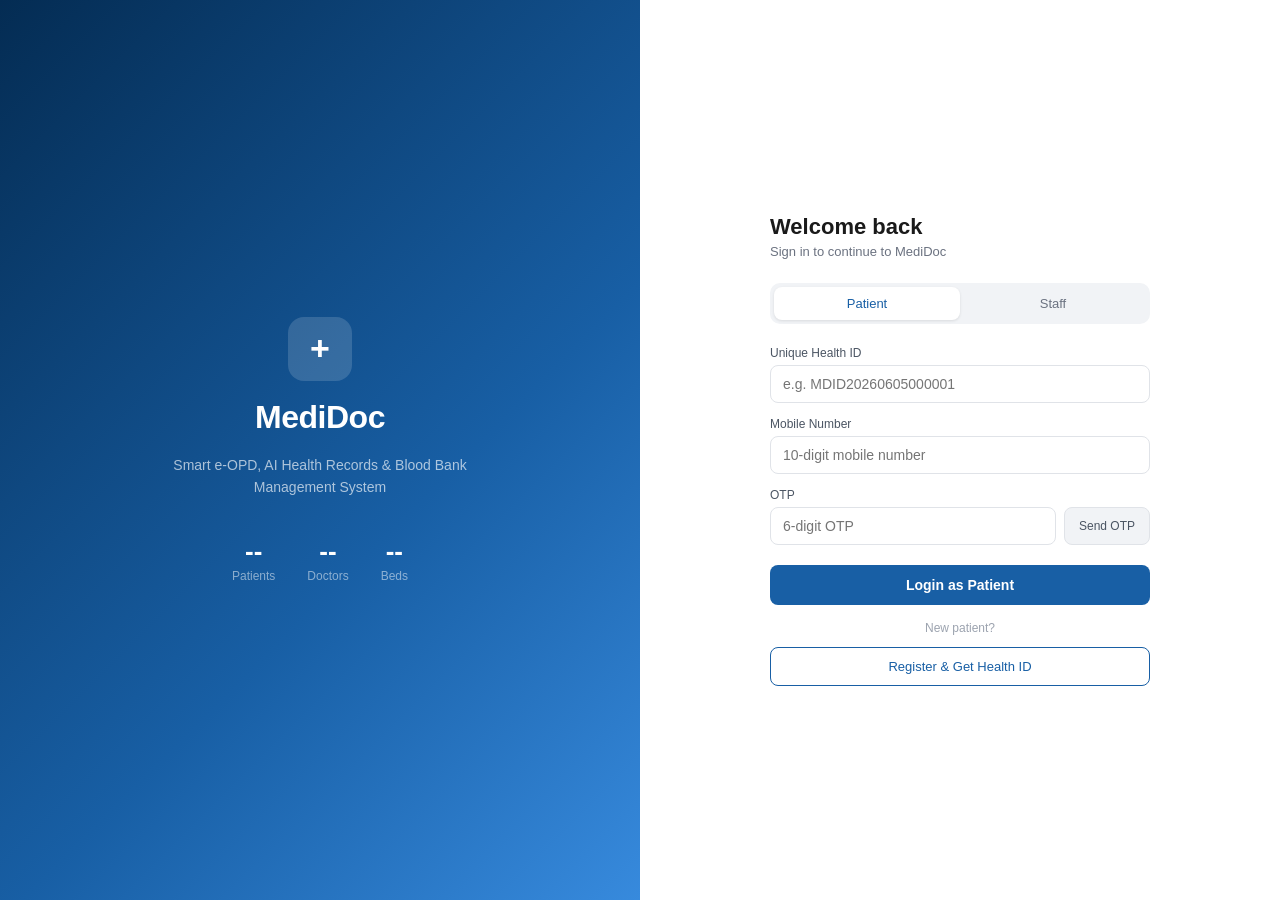
==== frontend/pages/admin-dashboard.html @ 23970e30 "MediDoc complete project" ====
<!DOCTYPE html>
<html lang="en">
<head>
<meta charset="UTF-8" />
<meta name="viewport" content="width=device-width, initial-scale=1.0" />
<title>Admin Dashboard - MediDoc</title>
<link rel="stylesheet" href="../css/dashboard.css" />
<link rel="stylesheet" href="../css/admin.css" />
</head>
<body>

<div class="dash-layout">

  <!-- SIDEBAR -->
  <div class="sidebar">
    <div class="sidebar-header">
      <div class="sidebar-logo">MediDoc</div>
      <div class="sidebar-role">Admin</div>
    </div>
    <div class="sidebar-menu">
      <div class="smenu-item active" data-section="overview" onclick="showSection('overview')">Overview</div>
      <div class="smenu-item" data-section="doctors" onclick="showSection('doctors')">Doctor Management</div>
      <div class="smenu-item" data-section="alerts" onclick="showSection('alerts')">Alerts</div>
      <div class="smenu-item" data-section="audit" onclick="showSection('audit')">Audit Logs</div>
      <div class="smenu-item logout-item" onclick="logout()">Logout</div>
    </div>
  </div>

  <!-- MAIN CONTENT -->
  <div class="dash-main">
    <div class="dash-topbar">
      <div class="topbar-title" id="page-title">Admin Overview</div>
      <div class="topbar-right">
        <span class="topbar-date" id="today-date"></span>
        <div class="avatar" id="admin-avatar">--</div>
      </div>
    </div>

    <div class="dash-content">

      <!-- ===================== OVERVIEW SECTION ===================== -->
      <div class="section active" id="section-overview">

        <div class="stats-row">
          <div class="stat-card">
            <div class="stat-label">Total Patients</div>
            <div class="stat-value" id="stat-total-patients">--</div>
          </div>
          <div class="stat-card">
            <div class="stat-label">Active Doctors</div>
            <div class="stat-value" id="stat-active-doctors">--</div>
          </div>
          <div class="stat-card">
            <div class="stat-label">Beds Available</div>
            <div class="stat-value" id="stat-beds-available">--</div>
          </div>
          <div class="stat-card">
            <div class="stat-label">Blood Units</div>
            <div class="stat-value" id="stat-blood-units">--</div>
          </div>
        </div>

        <div class="two-col">
          <div class="card">
            <div class="card-title">
              <span>Doctor Management</span>
              <span class="card-link" onclick="showSection('doctors')">Manage all</span>
            </div>
            <table class="data-table" id="overview-doctors-table">
              <thead><tr><th>Doctor</th><th>Department</th><th>Status</th></tr></thead>
              <tbody><tr><td colspan="3" class="empty-row">Loading...</td></tr></tbody>
            </table>
          </div>

          <div class="card">
            <div class="card-title">
              <span>Active Alerts</span>
              <span class="card-link" onclick="showSection('alerts')">Broadcast</span>
            </div>
            <div id="overview-alerts-list">
              <div class="empty-row">Loading...</div>
            </div>
          </div>
        </div>

      </div>

      <!-- ===================== DOCTOR MANAGEMENT SECTION ===================== -->
      <div class="section" id="section-doctors">

        <div class="card">
          <div class="card-title"><span>Add New Doctor</span></div>
          <div class="form-row-3">
            <div class="form-group">
              <label>Doctor ID</label>
              <input type="text" id="doc-id" placeholder="e.g. DOC011" />
            </div>
            <div class="form-group">
              <label>Full Name</label>
              <input type="text" id="doc-name" placeholder="Dr. Full Name" />
            </div>
            <div class="form-group">
              <label>Specialization</label>
              <input type="text" id="doc-specialization" placeholder="e.g. Cardiology" />
            </div>
          </div>
          <div class="form-row-3">
            <div class="form-group">
              <label>Department</label>
              <input type="text" id="doc-department" placeholder="e.g. Cardiology" />
            </div>
            <div class="form-group">
              <label>Mobile</label>
              <input type="text" id="doc-mobile" placeholder="10-digit mobile" maxlength="10" />
            </div>
            <div class="form-group">
              <label>Experience (years)</label>
              <input type="number" id="doc-experience" placeholder="e.g. 8" min="0" />
            </div>
          </div>
          <div class="form-row-3">
            <div class="form-group">
              <label>Qualification</label>
              <input type="text" id="doc-qualification" placeholder="e.g. MBBS, MD" />
            </div>
            <div class="form-group">
              <label>Password</label>
              <input type="text" id="doc-password" placeholder="Set a login password" />
            </div>
            <div class="form-group" style="display:flex;align-items:flex-end;">
              <button class="btn-primary" onclick="addDoctor()">Add Doctor</button>
            </div>
          </div>
          <div class="form-msg" id="doc-add-msg"></div>
        </div>

        <div class="card">
          <div class="card-title"><span>All Doctors</span></div>
          <table class="data-table" id="all-doctors-table">
            <thead><tr><th>Doctor ID</th><th>Name</th><th>Department</th><th>Experience</th><th>Status</th><th></th></tr></thead>
            <tbody><tr><td colspan="6" class="empty-row">Loading...</td></tr></tbody>
          </table>
        </div>

      </div>

      <!-- ===================== ALERTS SECTION ===================== -->
      <div class="section" id="section-alerts">

        <div class="card">
          <div class="card-title"><span>Broadcast New Alert</span></div>
          <div class="form-group">
            <label>Title</label>
            <input type="text" id="alert-title" placeholder="e.g. Blood Shortage Alert" />
          </div>
          <div class="form-group">
            <label>Message</label>
            <input type="text" id="alert-message" placeholder="e.g. Urgent need for B- and AB- blood donors" />
          </div>
          <div class="form-row-3">
            <div class="form-group">
              <label>Alert Type</label>
              <select id="alert-type">
                <option value="GENERAL">General</option>
                <option value="EPIDEMIC">Epidemic</option>
                <option value="BLOOD_SHORTAGE">Blood Shortage</option>
                <option value="BED_SHORTAGE">Bed Shortage</option>
                <option value="EMERGENCY">Emergency</option>
              </select>
            </div>
            <div class="form-group">
              <label>Severity</label>
              <select id="alert-severity">
                <option value="LOW">Low</option>
                <option value="MEDIUM" selected>Medium</option>
                <option value="HIGH">High</option>
                <option value="CRITICAL">Critical</option>
              </select>
            </div>
            <div class="form-group" style="display:flex;align-items:flex-end;">
              <button class="btn-primary" onclick="broadcastAlert()">Broadcast Alert</button>
            </div>
          </div>
          <div class="form-msg" id="alert-msg"></div>
        </div>

        <div class="card">
          <div class="card-title"><span>All Alerts</span></div>
          <div id="all-alerts-list">
            <div class="empty-row">Loading...</div>
          </div>
        </div>

      </div>

      <!-- ===================== AUDIT LOGS SECTION ===================== -->
      <div class="section" id="section-audit">
        <div class="card">
          <div class="card-title"><span>Recent Audit Log Activity</span></div>
          <table class="data-table" id="audit-table">
            <thead><tr><th>Timestamp</th><th>User</th><th>Role</th><th>Action</th><th>Patient</th></tr></thead>
            <tbody><tr><td colspan="5" class="empty-row">Loading...</td></tr></tbody>
          </table>
        </div>
      </div>

    </div>
  </div>
</div>

<!-- Loading overlay -->
<div class="loading-overlay" id="loading-overlay" style="display:none;">
  <div class="spinner"></div>
</div>

<script src="../js/api.js"></script>
<script src="../js/utils.js"></script>
<script src="../js/admin.js"></script>
</body>
</html>
---- frontend/css/dashboard.css ----
/* ==========================================================
   MediDoc - Shared Dashboard Styles
   Used by: patient-dashboard, doctor-dashboard, admin-dashboard,
            receptionist-dashboard, blood-bank, beds, pharmacy,
            ambulance, alerts, analytics
   ========================================================== */

* {
  box-sizing: border-box;
  margin: 0;
  padding: 0;
}

body {
  font-family: 'Segoe UI', Arial, sans-serif;
  background: #f1f3f6;
  color: #1a1a1a;
  font-size: 14px;
}

/* ===================== LAYOUT ===================== */
.dash-layout {
  display: flex;
  min-height: 100vh;
}

.sidebar {
  width: 220px;
  background: #ffffff;
  border-right: 1px solid #e5e7eb;
  flex-shrink: 0;
  display: flex;
  flex-direction: column;
}

.sidebar-header {
  padding: 18px 18px 16px;
  border-bottom: 1px solid #e5e7eb;
}

.sidebar-logo {
  font-size: 18px;
  font-weight: 700;
  color: #185fa5;
}

.sidebar-role {
  font-size: 12px;
  color: #9ca3af;
  margin-top: 2px;
}

.sidebar-menu {
  padding: 10px 0;
  flex: 1;
  display: flex;
  flex-direction: column;
}

.smenu-item {
  padding: 11px 18px;
  font-size: 13.5px;
  color: #4b5563;
  cursor: pointer;
  border-left: 3px solid transparent;
  transition: background 0.15s;
}

.smenu-item:hover {
  background: #f1f3f6;
}

.smenu-item.active {
  background: #e6f1fb;
  color: #185fa5;
  border-left-color: #185fa5;
  font-weight: 600;
}

.logout-item {
  margin-top: auto;
  color: #a32d2d;
  border-top: 1px solid #e5e7eb;
}

.logout-item:hover {
  background: #fcebeb;
}

.dash-main {
  flex: 1;
  overflow-y: auto;
  min-width: 0;
}

.dash-topbar {
  display: flex;
  align-items: center;
  justify-content: space-between;
  padding: 14px 24px;
  background: #ffffff;
  border-bottom: 1px solid #e5e7eb;
  position: sticky;
  top: 0;
  z-index: 10;
}

.topbar-title {
  font-size: 16px;
  font-weight: 600;
  color: #1a1a1a;
}

.topbar-right {
  display: flex;
  align-items: center;
  gap: 14px;
}

.topbar-date {
  font-size: 12.5px;
  color: #9ca3af;
}

.avatar {
  width: 36px;
  height: 36px;
  border-radius: 50%;
  background: #e6f1fb;
  color: #185fa5;
  display: flex;
  align-items: center;
  justify-content: center;
  font-size: 13px;
  font-weight: 600;
}

.dash-content {
  padding: 22px 24px;
  max-width: 1100px;
}

/* ===================== SECTIONS (tab content) ===================== */
.section {
  display: none;
}

.section.active {
  display: block;
}

/* ===================== HERO ===================== */
.hero {
  background: linear-gradient(135deg, #042c53, #185fa5);
  border-radius: 14px;
  padding: 24px;
  color: #fff;
  margin-bottom: 18px;
}

.hero-greeting {
  font-size: 13px;
  color: rgba(255, 255, 255, 0.65);
  margin-bottom: 4px;
}

.hero-name {
  font-size: 24px;
  font-weight: 700;
}

.hero-id {
  font-size: 12.5px;
  color: rgba(255, 255, 255, 0.55);
  margin-top: 6px;
}

/* ===================== ACTION CARDS ===================== */
.action-grid {
  display: grid;
  grid-template-columns: repeat(4, 1fr);
  gap: 12px;
  margin-bottom: 18px;
}

.action-card {
  background: #fff;
  border: 1px solid #e5e7eb;
  border-radius: 12px;
  padding: 18px 12px;
  text-align: center;
  cursor: pointer;
  transition: box-shadow 0.15s, transform 0.1s;
}

.action-card:hover {
  box-shadow: 0 4px 14px rgba(0,0,0,0.08);
  transform: translateY(-1px);
}

.action-icon {
  font-size: 26px;
  margin-bottom: 6px;
}

.action-label {
  font-size: 12.5px;
  color: #4b5563;
  font-weight: 500;
}

/* ===================== CARDS ===================== */
.card {
  background: #fff;
  border: 1px solid #e5e7eb;
  border-radius: 14px;
  padding: 18px 20px;
  margin-bottom: 16px;
}

.card-title {
  font-size: 14.5px;
  font-weight: 600;
  color: #1a1a1a;
  margin-bottom: 14px;
  display: flex;
  align-items: center;
  justify-content: space-between;
}

.card-link {
  font-size: 12.5px;
  color: #185fa5;
  cursor: pointer;
  font-weight: 500;
}

/* ===================== PATIENT INFO GRID ===================== */
.pcard-grid {
  display: grid;
  grid-template-columns: repeat(3, 1fr);
  gap: 14px;
}

.pfield {
  font-size: 13px;
}

.pfield-label {
  color: #9ca3af;
  font-size: 11.5px;
  margin-bottom: 3px;
}

.pfield-value {
  color: #1a1a1a;
  font-weight: 600;
}

/* ===================== TAGS / PILLS ===================== */
.tag {
  display: inline-block;
  font-size: 11px;
  padding: 3px 9px;
  border-radius: 20px;
  font-weight: 600;
}

.tag-blood { background: #fcebeb; color: #a32d2d; }
.tag-risk-low { background: #eaf3de; color: #3b6d11; }
.tag-risk-medium { background: #faeeda; color: #854f0b; }
.tag-risk-high { background: #fcebeb; color: #791f1f; }

.status-pill {
  display: inline-block;
  font-size: 11px;
  padding: 3px 9px;
  border-radius: 20px;
  font-weight: 600;
}

.pill-green { background: #eaf3de; color: #3b6d11; }
.pill-amber { background: #faeeda; color: #854f0b; }
.pill-blue { background: #e6f1fb; color: #0c447c; }
.pill-red { background: #fcebeb; color: #791f1f; }
.pill-gray { background: #f1f3f6; color: #6b7280; }

/* ===================== TABLE ===================== */
.data-table {
  width: 100%;
  border-collapse: collapse;
  font-size: 13px;
}

.data-table th {
  text-align: left;
  padding: 9px 10px;
  font-size: 11px;
  font-weight: 600;
  color: #9ca3af;
  border-bottom: 1px solid #e5e7eb;
  text-transform: uppercase;
  letter-spacing: 0.03em;
}

.data-table td {
  padding: 10px 10px;
  border-bottom: 1px solid #f1f3f6;
  color: #1a1a1a;
}

.data-table tr:last-child td {
  border-bottom: none;
}

.empty-row {
  text-align: center;
  color: #9ca3af;
  padding: 20px 10px !important;
}

/* ===================== FORMS ===================== */
.form-row-3 {
  display: grid;
  grid-template-columns: repeat(3, 1fr);
  gap: 12px;
  margin-bottom: 4px;
}

.form-group {
  margin-bottom: 14px;
}

.form-group label {
  font-size: 12px;
  font-weight: 500;
  color: #4b5563;
  display: block;
  margin-bottom: 5px;
}

.form-group input,
.form-group select {
  width: 100%;
  padding: 9px 11px;
  font-size: 13.5px;
  border: 1.5px solid #e0e3e8;
  border-radius: 8px;
  background: #fff;
  color: #1a1a1a;
  outline: none;
}

.form-group input:focus,
.form-group select:focus {
  border-color: #185fa5;
}

.btn-primary {
  padding: 10px 20px;
  background: #185fa5;
  color: #fff;
  border: none;
  border-radius: 8px;
  font-size: 13.5px;
  font-weight: 600;
  cursor: pointer;
  width: 100%;
}

.btn-primary:hover {
  background: #0c447c;
}

.btn-primary:disabled {
  opacity: 0.6;
  cursor: not-allowed;
}

.btn-secondary {
  padding: 10px 20px;
  background: #fff;
  color: #4b5563;
  border: 1.5px solid #e0e3e8;
  border-radius: 8px;
  font-size: 13.5px;
  font-weight: 500;
  cursor: pointer;
}

.btn-small {
  padding: 6px 12px;
  font-size: 12px;
  border-radius: 6px;
  border: 1.5px solid #e0e3e8;
  background: #fff;
  color: #4b5563;
  cursor: pointer;
}

.btn-small.primary {
  background: #185fa5;
  color: #fff;
  border-color: #185fa5;
}

/* ===================== MESSAGES ===================== */
.form-msg {
  font-size: 12.5px;
  padding: 9px 12px;
  border-radius: 7px;
  margin: 4px 0 12px;
  display: none;
  line-height: 1.5;
}

.form-msg.show { display: block; }
.form-msg.error { background: #fcebeb; color: #791f1f; border: 1px solid #f7c1c1; }
.form-msg.success { background: #eaf3de; color: #3b6d11; border: 1px solid #c0dd97; }
.form-msg.info { background: #e6f1fb; color: #0c447c; border: 1px solid #b5d4f4; }

/* ===================== STAT CARDS (used by admin/blood-bank/beds) ===================== */
.stats-row {
  display: grid;
  grid-template-columns: repeat(4, 1fr);
  gap: 12px;
  margin-bottom: 18px;
}

.stat-card {
  background: #fff;
  border: 1px solid #e5e7eb;
  border-radius: 12px;
  padding: 14px 16px;
}

.stat-label {
  font-size: 11.5px;
  color: #9ca3af;
  margin-bottom: 4px;
}

.stat-value {
  font-size: 22px;
  font-weight: 700;
  color: #1a1a1a;
}

.stat-badge {
  display: inline-block;
  font-size: 10.5px;
  padding: 2px 8px;
  border-radius: 20px;
  margin-top: 5px;
  font-weight: 600;
}

/* ===================== MODAL ===================== */
.modal-overlay {
  position: fixed;
  top: 0; left: 0;
  width: 100%; height: 100%;
  background: rgba(0,0,0,0.4);
  display: flex;
  align-items: center;
  justify-content: center;
  z-index: 1000;
}

.modal-box {
  background: #fff;
  border-radius: 14px;
  padding: 22px;
  width: 100%;
  max-width: 420px;
  max-height: 90vh;
  overflow-y: auto;
}

.modal-title {
  font-size: 16px;
  font-weight: 600;
  margin-bottom: 16px;
  color: #1a1a1a;
}

.modal-actions {
  display: flex;
  gap: 10px;
  margin-top: 6px;
}

.modal-actions .btn-secondary,
.modal-actions .btn-primary {
  flex: 1;
  width: auto;
}

/* ===================== LOADING ===================== */
.loading-overlay {
  position: fixed;
  top: 0; left: 0;
  width: 100%; height: 100%;
  background: rgba(255,255,255,0.7);
  display: flex;
  align-items: center;
  justify-content: center;
  z-index: 999;
}

.spinner {
  width: 42px; height: 42px;
  border: 4px solid #e0e3e8;
  border-top-color: #185fa5;
  border-radius: 50%;
  animation: spin 0.8s linear infinite;
}

@keyframes spin { to { transform: rotate(360deg); } }

/* ===================== RESPONSIVE ===================== */
@media (max-width: 900px) {
  .action-grid { grid-template-columns: repeat(2, 1fr); }
  .pcard-grid { grid-template-columns: repeat(2, 1fr); }
  .form-row-3 { grid-template-columns: 1fr; }
  .stats-row { grid-template-columns: repeat(2, 1fr); }
}

@media (max-width: 640px) {
  .sidebar { width: 64px; }
  .sidebar-header, .smenu-item { text-align: center; }
  .sidebar-logo, .sidebar-role { display: none; }
  .smenu-item { font-size: 0; padding: 14px 0; }
  .action-grid { grid-template-columns: repeat(2, 1fr); }
}
---- frontend/css/admin.css ----
/* ==========================================================
   MediDoc - Admin Dashboard Specific Styles
   Extends dashboard.css
   ========================================================== */

.two-col {
  display: grid;
  grid-template-columns: 1fr 1fr;
  gap: 16px;
}

.alert-item {
  padding: 10px 12px;
  border-radius: 10px;
  margin-bottom: 8px;
  font-size: 12.5px;
}

.alert-item:last-child {
  margin-bottom: 0;
}

.alert-item.severity-critical,
.alert-item.severity-high {
  background: #fcebeb;
  border: 1px solid #f7c1c1;
  color: #791f1f;
}

.alert-item.severity-medium {
  background: #faeeda;
  border: 1px solid #fac775;
  color: #854f0b;
}

.alert-item.severity-low {
  background: #e6f1fb;
  border: 1px solid #b5d4f4;
  color: #0c447c;
}

.alert-item-title {
  font-weight: 700;
  margin-bottom: 2px;
}

.alert-item-msg {
  opacity: 0.9;
}

.alert-item-meta {
  font-size: 10.5px;
  opacity: 0.7;
  margin-top: 4px;
}

.unique-id-display {
  background: #e6f1fb;
  border: 1.5px dashed #185fa5;
  border-radius: 10px;
  padding: 14px;
  font-size: 17px;
  font-weight: 700;
  color: #185fa5;
  letter-spacing: 1px;
  font-family: 'Courier New', monospace;
  text-align: center;
}

@media (max-width: 900px) {
  .two-col {
    grid-template-columns: 1fr;
  }
}
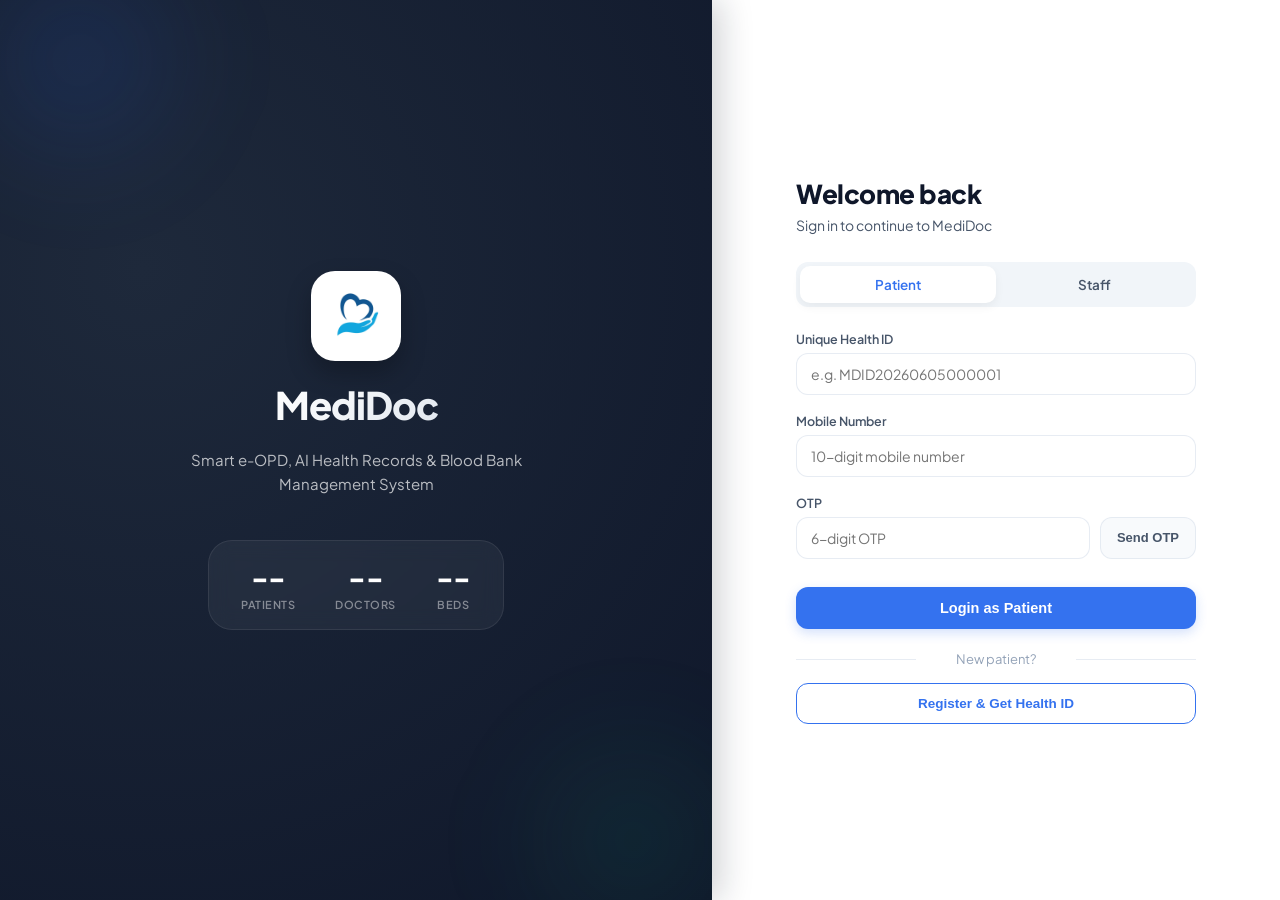
==== commit 65c0d78f: "Initial commit" ====
--- a/frontend/pages/admin-dashboard.html
+++ b/frontend/pages/admin-dashboard.html
@@ -14,7 +14,10 @@
   <!-- SIDEBAR -->
   <div class="sidebar">
     <div class="sidebar-header">
-      <div class="sidebar-logo">MediDoc</div>
+      <div class="sidebar-logo">
+        <img src="../assets/logo.jpg" alt="MediDoc Logo" />
+        <span>MediDoc</span>
+      </div>
       <div class="sidebar-role">Admin</div>
     </div>
     <div class="sidebar-menu">
--- a/frontend/css/dashboard.css
+++ b/frontend/css/dashboard.css
@@ -1,9 +1,72 @@
 /* ==========================================================
    MediDoc - Shared Dashboard Styles
-   Used by: patient-dashboard, doctor-dashboard, admin-dashboard,
-            receptionist-dashboard, blood-bank, beds, pharmacy,
-            ambulance, alerts, analytics
+   Overhauled with premium Clinical Slate-Indigo Theme
    ========================================================== */
+
+@import url('https://fonts.googleapis.com/css2?family=Plus+Jakarta+Sans:wght@300;400;500;600;700;800&display=swap');
+
+:root {
+  /* Color Palette */
+  --primary-hsl: 220, 85%, 57%;
+  --primary: hsl(var(--primary-hsl));
+  --primary-hover: hsl(220, 85%, 48%);
+  --primary-light: hsla(var(--primary-hsl), 0.08);
+  --primary-light-hover: hsla(var(--primary-hsl), 0.15);
+  
+  --accent-hsl: 172, 90%, 37%;
+  --accent: hsl(var(--accent-hsl));
+  --accent-light: hsla(var(--accent-hsl), 0.08);
+  --accent-hover: hsl(172, 90%, 30%);
+
+  --bg-page: #f8fafc;
+  --bg-card: #ffffff;
+  --bg-sidebar: linear-gradient(180deg, #0f172a 0%, #1e293b 100%);
+  
+  --text-primary: #0f172a;
+  --text-secondary: #475569;
+  --text-muted: #94a3b8;
+  
+  --border-color: rgba(226, 232, 240, 0.8);
+  --border-hover: #cbd5e1;
+  --border-focus: var(--primary);
+  
+  /* State Colors */
+  --success: #10b981;
+  --success-light: #ecfdf5;
+  --success-border: #a7f3d0;
+  --success-text: #065f46;
+  
+  --danger: #ef4444;
+  --danger-light: #fef2f2;
+  --danger-border: #fca5a5;
+  --danger-text: #991b1b;
+  
+  --warning: #f59e0b;
+  --warning-light: #fffbeb;
+  --warning-border: #fde68a;
+  --warning-text: #92400e;
+  
+  --info: #3b82f6;
+  --info-light: #eff6ff;
+  --info-border: #bfdbfe;
+  --info-text: #1e40af;
+
+  /* Shadows */
+  --shadow-sm: 0 1px 3px rgba(15, 23, 42, 0.05);
+  --shadow-md: 0 4px 6px -1px rgba(15, 23, 42, 0.05), 0 2px 4px -1px rgba(15, 23, 42, 0.03);
+  --shadow-lg: 0 10px 25px -5px rgba(15, 23, 42, 0.05), 0 8px 10px -6px rgba(15, 23, 42, 0.05);
+  --shadow-xl: 0 20px 30px -10px rgba(15, 23, 42, 0.08);
+
+  /* Borders & Radius */
+  --radius-sm: 8px;
+  --radius-md: 12px;
+  --radius-lg: 16px;
+  --radius-xl: 24px;
+
+  /* Transitions */
+  --transition-fast: 0.15s ease;
+  --transition-normal: 0.25s cubic-bezier(0.4, 0, 0.2, 1);
+}
 
 * {
   box-sizing: border-box;
@@ -12,10 +75,12 @@
 }
 
 body {
-  font-family: 'Segoe UI', Arial, sans-serif;
-  background: #f1f3f6;
-  color: #1a1a1a;
+  font-family: 'Plus Jakarta Sans', -apple-system, BlinkMacSystemFont, "Segoe UI", Roboto, sans-serif;
+  background: var(--bg-page);
+  color: var(--text-primary);
   font-size: 14px;
+  line-height: 1.5;
+  -webkit-font-smoothing: antialiased;
 }
 
 /* ===================== LAYOUT ===================== */
@@ -25,288 +90,414 @@
 }
 
 .sidebar {
-  width: 220px;
+  width: 250px;
+  background: var(--bg-sidebar);
+  flex-shrink: 0;
+  display: flex;
+  flex-direction: column;
+  position: relative;
+  overflow: hidden;
+  box-shadow: 4px 0 24px rgba(15, 23, 42, 0.15);
+}
+
+.sidebar-header {
+  padding: 24px;
+  border-bottom: 1px solid rgba(255, 255, 255, 0.08);
+}
+
+.sidebar-logo {
+  display: flex;
+  align-items: center;
+  gap: 12px;
+  font-size: 20px;
+  font-weight: 800;
+  color: #ffffff;
+  letter-spacing: -0.5px;
+}
+
+.sidebar-logo img {
+  height: 32px;
+  width: 32px;
+  object-fit: cover;
+  border-radius: var(--radius-sm);
   background: #ffffff;
-  border-right: 1px solid #e5e7eb;
-  flex-shrink: 0;
+  box-shadow: 0 4px 10px rgba(0, 0, 0, 0.1);
+  padding: 2px;
+}
+
+.sidebar-role {
+  font-size: 11px;
+  font-weight: 600;
+  text-transform: uppercase;
+  letter-spacing: 1px;
+  color: rgba(255, 255, 255, 0.45);
+  margin-top: 6px;
+  padding-left: 44px; /* Align with logo text */
+}
+
+.sidebar-menu {
+  padding: 20px 12px;
+  flex: 1;
   display: flex;
   flex-direction: column;
-}
-
-.sidebar-header {
-  padding: 18px 18px 16px;
-  border-bottom: 1px solid #e5e7eb;
-}
-
-.sidebar-logo {
-  font-size: 18px;
-  font-weight: 700;
-  color: #185fa5;
-}
-
-.sidebar-role {
-  font-size: 12px;
-  color: #9ca3af;
-  margin-top: 2px;
-}
-
-.sidebar-menu {
-  padding: 10px 0;
-  flex: 1;
-  display: flex;
-  flex-direction: column;
+  gap: 6px;
 }
 
 .smenu-item {
-  padding: 11px 18px;
-  font-size: 13.5px;
-  color: #4b5563;
+  padding: 12px 16px;
+  font-size: 14px;
+  font-weight: 500;
+  color: rgba(255, 255, 255, 0.7);
   cursor: pointer;
-  border-left: 3px solid transparent;
-  transition: background 0.15s;
+  border-radius: var(--radius-md);
+  transition: var(--transition-normal);
+  display: flex;
+  align-items: center;
+  gap: 10px;
 }
 
 .smenu-item:hover {
-  background: #f1f3f6;
+  background: rgba(255, 255, 255, 0.06);
+  color: #ffffff;
 }
 
 .smenu-item.active {
-  background: #e6f1fb;
-  color: #185fa5;
-  border-left-color: #185fa5;
+  background: var(--primary);
+  color: #ffffff;
+  box-shadow: 0 8px 16px -4px rgba(37, 99, 235, 0.4);
   font-weight: 600;
 }
 
 .logout-item {
   margin-top: auto;
-  color: #a32d2d;
-  border-top: 1px solid #e5e7eb;
+  color: #fda4af;
+  border-top: 1px solid rgba(255, 255, 255, 0.08);
+  padding-top: 20px;
+  border-radius: 0;
 }
 
 .logout-item:hover {
-  background: #fcebeb;
+  background: rgba(244, 63, 94, 0.1);
+  color: #ffe4e6;
 }
 
 .dash-main {
   flex: 1;
   overflow-y: auto;
   min-width: 0;
+  display: flex;
+  flex-direction: column;
 }
 
 .dash-topbar {
   display: flex;
   align-items: center;
   justify-content: space-between;
-  padding: 14px 24px;
-  background: #ffffff;
-  border-bottom: 1px solid #e5e7eb;
+  padding: 18px 32px;
+  background: rgba(255, 255, 255, 0.8);
+  backdrop-filter: blur(12px);
+  border-bottom: 1px solid var(--border-color);
   position: sticky;
   top: 0;
   z-index: 10;
 }
 
 .topbar-title {
-  font-size: 16px;
-  font-weight: 600;
-  color: #1a1a1a;
+  font-size: 18px;
+  font-weight: 700;
+  color: var(--text-primary);
+  letter-spacing: -0.3px;
 }
 
 .topbar-right {
   display: flex;
   align-items: center;
-  gap: 14px;
+  gap: 20px;
 }
 
 .topbar-date {
-  font-size: 12.5px;
-  color: #9ca3af;
+  font-size: 13px;
+  font-weight: 500;
+  color: var(--text-secondary);
 }
 
 .avatar {
-  width: 36px;
-  height: 36px;
+  width: 40px;
+  height: 40px;
   border-radius: 50%;
-  background: #e6f1fb;
-  color: #185fa5;
+  background: var(--primary-light);
+  color: var(--primary);
   display: flex;
   align-items: center;
   justify-content: center;
-  font-size: 13px;
-  font-weight: 600;
+  font-size: 14px;
+  font-weight: 700;
+  border: 2px solid rgba(37, 99, 235, 0.1);
+  box-shadow: var(--shadow-sm);
+  transition: var(--transition-fast);
+}
+
+.avatar:hover {
+  transform: scale(1.05);
+  border-color: var(--primary);
 }
 
 .dash-content {
-  padding: 22px 24px;
-  max-width: 1100px;
-}
-
-/* ===================== SECTIONS (tab content) ===================== */
+  padding: 32px;
+  max-width: 1200px;
+  width: 100%;
+  margin: 0 auto;
+  flex: 1;
+}
+
+/* ===================== SECTIONS ===================== */
 .section {
   display: none;
+  animation: fadeIn 0.4s ease-out;
 }
 
 .section.active {
   display: block;
 }
 
+@keyframes fadeIn {
+  from { opacity: 0; transform: translateY(8px); }
+  to { opacity: 1; transform: translateY(0); }
+}
+
 /* ===================== HERO ===================== */
 .hero {
-  background: linear-gradient(135deg, #042c53, #185fa5);
-  border-radius: 14px;
-  padding: 24px;
-  color: #fff;
-  margin-bottom: 18px;
+  background: linear-gradient(135deg, #1e3a8a 0%, #3b82f6 100%);
+  border-radius: var(--radius-lg);
+  padding: 32px;
+  color: #ffffff;
+  margin-bottom: 24px;
+  box-shadow: 0 10px 25px -5px rgba(59, 130, 246, 0.3);
+  position: relative;
+  overflow: hidden;
+}
+
+.hero::after {
+  content: '';
+  position: absolute;
+  top: -50%;
+  right: -20%;
+  width: 300px;
+  height: 300px;
+  background: radial-gradient(circle, rgba(255,255,255,0.15) 0%, rgba(255,255,255,0) 70%);
+  border-radius: 50%;
+  pointer-events: none;
 }
 
 .hero-greeting {
-  font-size: 13px;
-  color: rgba(255, 255, 255, 0.65);
-  margin-bottom: 4px;
+  font-size: 14px;
+  font-weight: 500;
+  text-transform: uppercase;
+  letter-spacing: 1px;
+  color: rgba(255, 255, 255, 0.7);
+  margin-bottom: 6px;
 }
 
 .hero-name {
-  font-size: 24px;
-  font-weight: 700;
+  font-size: 28px;
+  font-weight: 800;
+  letter-spacing: -0.5px;
 }
 
 .hero-id {
-  font-size: 12.5px;
-  color: rgba(255, 255, 255, 0.55);
-  margin-top: 6px;
+  font-size: 13.5px;
+  color: rgba(255, 255, 255, 0.8);
+  margin-top: 10px;
+  background: rgba(255, 255, 255, 0.1);
+  padding: 6px 14px;
+  border-radius: 20px;
+  display: inline-block;
 }
 
 /* ===================== ACTION CARDS ===================== */
 .action-grid {
   display: grid;
   grid-template-columns: repeat(4, 1fr);
-  gap: 12px;
-  margin-bottom: 18px;
+  gap: 16px;
+  margin-bottom: 24px;
 }
 
 .action-card {
-  background: #fff;
-  border: 1px solid #e5e7eb;
-  border-radius: 12px;
-  padding: 18px 12px;
+  background: var(--bg-card);
+  border: 1px solid var(--border-color);
+  border-radius: var(--radius-lg);
+  padding: 24px 16px;
   text-align: center;
   cursor: pointer;
-  transition: box-shadow 0.15s, transform 0.1s;
+  box-shadow: var(--shadow-sm);
+  transition: var(--transition-normal);
 }
 
 .action-card:hover {
-  box-shadow: 0 4px 14px rgba(0,0,0,0.08);
-  transform: translateY(-1px);
+  box-shadow: var(--shadow-xl);
+  transform: translateY(-4px);
+  border-color: var(--primary);
+  background: var(--primary-light);
 }
 
 .action-icon {
-  font-size: 26px;
-  margin-bottom: 6px;
+  font-size: 32px;
+  margin-bottom: 12px;
+  display: inline-block;
+  transition: transform 0.3s ease;
+}
+
+.action-card:hover .action-icon {
+  transform: scale(1.15) rotate(5deg);
 }
 
 .action-label {
-  font-size: 12.5px;
-  color: #4b5563;
-  font-weight: 500;
+  font-size: 14px;
+  color: var(--text-primary);
+  font-weight: 600;
+  letter-spacing: -0.1px;
 }
 
 /* ===================== CARDS ===================== */
 .card {
-  background: #fff;
-  border: 1px solid #e5e7eb;
-  border-radius: 14px;
-  padding: 18px 20px;
-  margin-bottom: 16px;
+  background: var(--bg-card);
+  border: 1px solid var(--border-color);
+  border-radius: var(--radius-lg);
+  padding: 24px;
+  margin-bottom: 24px;
+  box-shadow: var(--shadow-sm);
+  transition: var(--transition-normal);
+}
+
+.card:hover {
+  box-shadow: var(--shadow-md);
 }
 
 .card-title {
-  font-size: 14.5px;
-  font-weight: 600;
-  color: #1a1a1a;
-  margin-bottom: 14px;
+  font-size: 16px;
+  font-weight: 700;
+  color: var(--text-primary);
+  margin-bottom: 18px;
   display: flex;
   align-items: center;
   justify-content: space-between;
 }
 
 .card-link {
-  font-size: 12.5px;
-  color: #185fa5;
+  font-size: 13px;
+  color: var(--primary);
   cursor: pointer;
-  font-weight: 500;
+  font-weight: 600;
+  transition: var(--transition-fast);
+  padding: 4px 12px;
+  border-radius: 20px;
+  background: var(--primary-light);
+}
+
+.card-link:hover {
+  background: var(--primary);
+  color: #ffffff;
 }
 
 /* ===================== PATIENT INFO GRID ===================== */
 .pcard-grid {
   display: grid;
   grid-template-columns: repeat(3, 1fr);
-  gap: 14px;
+  gap: 20px;
 }
 
 .pfield {
-  font-size: 13px;
+  background: #f8fafc;
+  padding: 16px;
+  border-radius: var(--radius-md);
+  border: 1px solid var(--border-color);
+  transition: var(--transition-fast);
+}
+
+.pfield:hover {
+  background: #ffffff;
+  border-color: var(--primary);
+  box-shadow: var(--shadow-sm);
 }
 
 .pfield-label {
-  color: #9ca3af;
-  font-size: 11.5px;
-  margin-bottom: 3px;
+  color: var(--text-secondary);
+  font-size: 12px;
+  font-weight: 600;
+  text-transform: uppercase;
+  letter-spacing: 0.5px;
+  margin-bottom: 6px;
 }
 
 .pfield-value {
-  color: #1a1a1a;
-  font-weight: 600;
+  color: var(--text-primary);
+  font-size: 15px;
+  font-weight: 700;
 }
 
 /* ===================== TAGS / PILLS ===================== */
 .tag {
   display: inline-block;
   font-size: 11px;
-  padding: 3px 9px;
+  padding: 4px 12px;
   border-radius: 20px;
-  font-weight: 600;
-}
-
-.tag-blood { background: #fcebeb; color: #a32d2d; }
-.tag-risk-low { background: #eaf3de; color: #3b6d11; }
-.tag-risk-medium { background: #faeeda; color: #854f0b; }
-.tag-risk-high { background: #fcebeb; color: #791f1f; }
+  font-weight: 700;
+  text-transform: uppercase;
+  letter-spacing: 0.5px;
+}
+
+.tag-blood { background: var(--danger-light); color: var(--danger-text); border: 1px solid var(--danger-border); }
+.tag-risk-low { background: var(--success-light); color: var(--success-text); border: 1px solid var(--success-border); }
+.tag-risk-medium { background: var(--warning-light); color: var(--warning-text); border: 1px solid var(--warning-border); }
+.tag-risk-high { background: var(--danger-light); color: var(--danger-text); border: 1px solid var(--danger-border); }
 
 .status-pill {
   display: inline-block;
   font-size: 11px;
-  padding: 3px 9px;
+  padding: 4px 12px;
   border-radius: 20px;
-  font-weight: 600;
-}
-
-.pill-green { background: #eaf3de; color: #3b6d11; }
-.pill-amber { background: #faeeda; color: #854f0b; }
-.pill-blue { background: #e6f1fb; color: #0c447c; }
-.pill-red { background: #fcebeb; color: #791f1f; }
-.pill-gray { background: #f1f3f6; color: #6b7280; }
-
-/* ===================== TABLE ===================== */
+  font-weight: 700;
+  text-transform: uppercase;
+  letter-spacing: 0.5px;
+}
+
+.pill-green { background: var(--success-light); color: var(--success-text); border: 1px solid var(--success-border); }
+.pill-amber { background: var(--warning-light); color: var(--warning-text); border: 1px solid var(--warning-border); }
+.pill-blue { background: var(--info-light); color: var(--info-text); border: 1px solid var(--info-border); }
+.pill-red { background: var(--danger-light); color: var(--danger-text); border: 1px solid var(--danger-border); }
+.pill-gray { background: #f1f5f9; color: #475569; border: 1px solid #cbd5e1; }
+
+/* ===================== TABLES ===================== */
 .data-table {
   width: 100%;
   border-collapse: collapse;
-  font-size: 13px;
+  font-size: 13.5px;
 }
 
 .data-table th {
   text-align: left;
-  padding: 9px 10px;
-  font-size: 11px;
-  font-weight: 600;
-  color: #9ca3af;
-  border-bottom: 1px solid #e5e7eb;
+  padding: 14px 16px;
+  font-size: 11.5px;
+  font-weight: 700;
+  color: var(--text-secondary);
+  border-bottom: 2px solid var(--border-color);
   text-transform: uppercase;
-  letter-spacing: 0.03em;
+  letter-spacing: 0.8px;
 }
 
 .data-table td {
-  padding: 10px 10px;
-  border-bottom: 1px solid #f1f3f6;
-  color: #1a1a1a;
+  padding: 16px 16px;
+  border-bottom: 1px solid #f1f5f9;
+  color: var(--text-primary);
+  font-weight: 500;
+}
+
+.data-table tr {
+  transition: var(--transition-fast);
+}
+
+.data-table tr:hover td {
+  background: #f8fafc;
 }
 
 .data-table tr:last-child td {
@@ -315,144 +506,205 @@
 
 .empty-row {
   text-align: center;
-  color: #9ca3af;
-  padding: 20px 10px !important;
-}
-
-/* ===================== FORMS ===================== */
+  color: var(--text-muted);
+  padding: 32px 16px !important;
+  font-weight: 500;
+}
+
+/* ===================== FORMS & INPUTS ===================== */
 .form-row-3 {
   display: grid;
   grid-template-columns: repeat(3, 1fr);
-  gap: 12px;
-  margin-bottom: 4px;
+  gap: 16px;
+  margin-bottom: 8px;
 }
 
 .form-group {
-  margin-bottom: 14px;
+  margin-bottom: 18px;
 }
 
 .form-group label {
-  font-size: 12px;
-  font-weight: 500;
-  color: #4b5563;
+  font-size: 12.5px;
+  font-weight: 600;
+  color: var(--text-secondary);
   display: block;
-  margin-bottom: 5px;
+  margin-bottom: 6px;
 }
 
 .form-group input,
 .form-group select {
   width: 100%;
-  padding: 9px 11px;
-  font-size: 13.5px;
-  border: 1.5px solid #e0e3e8;
-  border-radius: 8px;
-  background: #fff;
-  color: #1a1a1a;
+  padding: 11px 14px;
+  font-size: 14px;
+  font-family: inherit;
+  border: 1.5px solid var(--border-color);
+  border-radius: var(--radius-md);
+  background: #ffffff;
+  color: var(--text-primary);
   outline: none;
+  transition: var(--transition-normal);
+  box-shadow: var(--shadow-sm);
+}
+
+.form-group input:hover,
+.form-group select:hover {
+  border-color: var(--border-hover);
 }
 
 .form-group input:focus,
 .form-group select:focus {
-  border-color: #185fa5;
-}
-
+  border-color: var(--primary);
+  box-shadow: 0 0 0 4px rgba(37, 99, 235, 0.15);
+}
+
+/* ===================== BUTTONS ===================== */
 .btn-primary {
-  padding: 10px 20px;
-  background: #185fa5;
-  color: #fff;
+  padding: 12px 24px;
+  background: var(--primary);
+  color: #ffffff;
   border: none;
-  border-radius: 8px;
-  font-size: 13.5px;
+  border-radius: var(--radius-md);
+  font-size: 14px;
   font-weight: 600;
   cursor: pointer;
   width: 100%;
+  transition: var(--transition-normal);
+  box-shadow: 0 4px 12px rgba(37, 99, 235, 0.2);
 }
 
 .btn-primary:hover {
-  background: #0c447c;
+  background: var(--primary-hover);
+  box-shadow: 0 6px 20px rgba(37, 99, 235, 0.35);
+  transform: translateY(-1px);
+}
+
+.btn-primary:active {
+  transform: translateY(0);
 }
 
 .btn-primary:disabled {
   opacity: 0.6;
   cursor: not-allowed;
+  transform: none;
+  box-shadow: none;
 }
 
 .btn-secondary {
-  padding: 10px 20px;
-  background: #fff;
-  color: #4b5563;
-  border: 1.5px solid #e0e3e8;
-  border-radius: 8px;
-  font-size: 13.5px;
-  font-weight: 500;
+  padding: 11px 24px;
+  background: #ffffff;
+  color: var(--text-secondary);
+  border: 1.5px solid var(--border-color);
+  border-radius: var(--radius-md);
+  font-size: 14px;
+  font-weight: 600;
   cursor: pointer;
+  transition: var(--transition-normal);
+}
+
+.btn-secondary:hover {
+  background: #f8fafc;
+  border-color: var(--border-hover);
+  color: var(--text-primary);
 }
 
 .btn-small {
-  padding: 6px 12px;
-  font-size: 12px;
-  border-radius: 6px;
-  border: 1.5px solid #e0e3e8;
-  background: #fff;
-  color: #4b5563;
+  padding: 8px 16px;
+  font-size: 12.5px;
+  font-weight: 600;
+  border-radius: var(--radius-sm);
+  border: 1.5px solid var(--border-color);
+  background: #ffffff;
+  color: var(--text-secondary);
   cursor: pointer;
+  transition: var(--transition-fast);
+}
+
+.btn-small:hover {
+  background: #f8fafc;
+  color: var(--text-primary);
 }
 
 .btn-small.primary {
-  background: #185fa5;
-  color: #fff;
-  border-color: #185fa5;
+  background: var(--primary);
+  color: #ffffff;
+  border-color: var(--primary);
+}
+
+.btn-small.primary:hover {
+  background: var(--primary-hover);
+  border-color: var(--primary-hover);
 }
 
 /* ===================== MESSAGES ===================== */
 .form-msg {
-  font-size: 12.5px;
-  padding: 9px 12px;
-  border-radius: 7px;
-  margin: 4px 0 12px;
+  font-size: 13px;
+  padding: 12px 16px;
+  border-radius: var(--radius-md);
+  margin: 10px 0 16px;
   display: none;
   line-height: 1.5;
-}
-
-.form-msg.show { display: block; }
-.form-msg.error { background: #fcebeb; color: #791f1f; border: 1px solid #f7c1c1; }
-.form-msg.success { background: #eaf3de; color: #3b6d11; border: 1px solid #c0dd97; }
-.form-msg.info { background: #e6f1fb; color: #0c447c; border: 1px solid #b5d4f4; }
-
-/* ===================== STAT CARDS (used by admin/blood-bank/beds) ===================== */
+  font-weight: 500;
+}
+
+.form-msg.show {
+  display: block;
+  animation: slideIn 0.25s ease-out;
+}
+
+@keyframes slideIn {
+  from { opacity: 0; transform: translateY(-4px); }
+  to { opacity: 1; transform: translateY(0); }
+}
+
+.form-msg.error { background: var(--danger-light); color: var(--danger-text); border: 1px solid var(--danger-border); }
+.form-msg.success { background: var(--success-light); color: var(--success-text); border: 1px solid var(--success-border); }
+.form-msg.info { background: var(--info-light); color: var(--info-text); border: 1px solid var(--info-border); }
+
+/* ===================== STATS CARDS ===================== */
 .stats-row {
   display: grid;
   grid-template-columns: repeat(4, 1fr);
-  gap: 12px;
-  margin-bottom: 18px;
+  gap: 16px;
+  margin-bottom: 24px;
 }
 
 .stat-card {
-  background: #fff;
-  border: 1px solid #e5e7eb;
-  border-radius: 12px;
-  padding: 14px 16px;
+  background: var(--bg-card);
+  border: 1px solid var(--border-color);
+  border-radius: var(--radius-lg);
+  padding: 20px;
+  box-shadow: var(--shadow-sm);
+  transition: var(--transition-normal);
+}
+
+.stat-card:hover {
+  box-shadow: var(--shadow-lg);
+  transform: translateY(-2px);
 }
 
 .stat-label {
-  font-size: 11.5px;
-  color: #9ca3af;
-  margin-bottom: 4px;
+  font-size: 12px;
+  font-weight: 600;
+  text-transform: uppercase;
+  letter-spacing: 0.5px;
+  color: var(--text-secondary);
+  margin-bottom: 8px;
 }
 
 .stat-value {
-  font-size: 22px;
-  font-weight: 700;
-  color: #1a1a1a;
+  font-size: 26px;
+  font-weight: 800;
+  color: var(--text-primary);
+  letter-spacing: -0.5px;
 }
 
 .stat-badge {
   display: inline-block;
-  font-size: 10.5px;
-  padding: 2px 8px;
+  font-size: 11px;
+  padding: 3px 10px;
   border-radius: 20px;
-  margin-top: 5px;
-  font-weight: 600;
+  margin-top: 8px;
+  font-weight: 700;
 }
 
 /* ===================== MODAL ===================== */
@@ -460,34 +712,50 @@
   position: fixed;
   top: 0; left: 0;
   width: 100%; height: 100%;
-  background: rgba(0,0,0,0.4);
+  background: rgba(15, 23, 42, 0.6);
+  backdrop-filter: blur(8px);
   display: flex;
   align-items: center;
   justify-content: center;
   z-index: 1000;
+  animation: fadeInModal 0.3s ease-out;
+}
+
+@keyframes fadeInModal {
+  from { opacity: 0; }
+  to { opacity: 1; }
 }
 
 .modal-box {
-  background: #fff;
-  border-radius: 14px;
-  padding: 22px;
+  background: var(--bg-card);
+  border-radius: var(--radius-xl);
+  padding: 28px;
   width: 100%;
-  max-width: 420px;
+  max-width: 460px;
   max-height: 90vh;
   overflow-y: auto;
+  box-shadow: var(--shadow-xl);
+  border: 1px solid var(--border-color);
+  animation: scaleInModal 0.3s cubic-bezier(0.34, 1.56, 0.64, 1);
+}
+
+@keyframes scaleInModal {
+  from { transform: scale(0.9) translateY(20px); opacity: 0; }
+  to { transform: scale(1) translateY(0); opacity: 1; }
 }
 
 .modal-title {
-  font-size: 16px;
-  font-weight: 600;
-  margin-bottom: 16px;
-  color: #1a1a1a;
+  font-size: 18px;
+  font-weight: 800;
+  margin-bottom: 20px;
+  color: var(--text-primary);
+  letter-spacing: -0.3px;
 }
 
 .modal-actions {
   display: flex;
-  gap: 10px;
-  margin-top: 6px;
+  gap: 12px;
+  margin-top: 14px;
 }
 
 .modal-actions .btn-secondary,
@@ -496,40 +764,81 @@
   width: auto;
 }
 
-/* ===================== LOADING ===================== */
+/* ===================== LOADING OVERLAY & SPINNER ===================== */
 .loading-overlay {
   position: fixed;
   top: 0; left: 0;
   width: 100%; height: 100%;
-  background: rgba(255,255,255,0.7);
+  background: rgba(255, 255, 255, 0.8);
+  backdrop-filter: blur(4px);
   display: flex;
   align-items: center;
   justify-content: center;
-  z-index: 999;
+  z-index: 9999;
 }
 
 .spinner {
-  width: 42px; height: 42px;
-  border: 4px solid #e0e3e8;
-  border-top-color: #185fa5;
+  width: 48px; height: 48px;
+  border: 4px solid var(--primary-light);
+  border-top-color: var(--primary);
   border-radius: 50%;
-  animation: spin 0.8s linear infinite;
-}
-
-@keyframes spin { to { transform: rotate(360deg); } }
+  animation: spin 0.8s cubic-bezier(0.5, 0, 0.5, 1) infinite;
+}
+
+@keyframes spin {
+  to { transform: rotate(360deg); }
+}
 
 /* ===================== RESPONSIVE ===================== */
-@media (max-width: 900px) {
+@media (max-width: 1024px) {
+  .sidebar {
+    width: 80px;
+  }
+  .sidebar-header {
+    padding: 16px;
+    display: flex;
+    justify-content: center;
+  }
+  .sidebar-logo span,
+  .sidebar-role {
+    display: none;
+  }
+  .smenu-item {
+    justify-content: center;
+    padding: 12px;
+  }
+  .smenu-item span {
+    display: none;
+  }
+  .dash-topbar {
+    padding: 18px 24px;
+  }
+  .dash-content {
+    padding: 24px;
+  }
+}
+
+@media (max-width: 768px) {
   .action-grid { grid-template-columns: repeat(2, 1fr); }
-  .pcard-grid { grid-template-columns: repeat(2, 1fr); }
+  .pcard-grid { grid-template-columns: 1fr; }
   .form-row-3 { grid-template-columns: 1fr; }
   .stats-row { grid-template-columns: repeat(2, 1fr); }
 }
 
-@media (max-width: 640px) {
-  .sidebar { width: 64px; }
-  .sidebar-header, .smenu-item { text-align: center; }
-  .sidebar-logo, .sidebar-role { display: none; }
-  .smenu-item { font-size: 0; padding: 14px 0; }
-  .action-grid { grid-template-columns: repeat(2, 1fr); }
+@media (max-width: 480px) {
+  .dash-layout {
+    flex-direction: column;
+  }
+  .sidebar {
+    width: 100%;
+    height: auto;
+  }
+  .sidebar-menu {
+    flex-direction: row;
+    overflow-x: auto;
+    padding: 8px;
+  }
+  .smenu-item {
+    white-space: nowrap;
+  }
 }
--- a/frontend/css/admin.css
+++ b/frontend/css/admin.css
@@ -10,10 +10,16 @@
 }
 
 .alert-item {
-  padding: 10px 12px;
-  border-radius: 10px;
-  margin-bottom: 8px;
-  font-size: 12.5px;
+  padding: 14px 18px;
+  border-radius: var(--radius-md);
+  margin-bottom: 10px;
+  font-size: 13.5px;
+  box-shadow: var(--shadow-sm);
+  transition: var(--transition-fast);
+}
+
+.alert-item:hover {
+  transform: translateX(2px);
 }
 
 .alert-item:last-child {
@@ -22,49 +28,53 @@
 
 .alert-item.severity-critical,
 .alert-item.severity-high {
-  background: #fcebeb;
-  border: 1px solid #f7c1c1;
-  color: #791f1f;
+  background: var(--danger-light);
+  border: 1.5px solid var(--danger-border);
+  color: var(--danger-text);
 }
 
 .alert-item.severity-medium {
-  background: #faeeda;
-  border: 1px solid #fac775;
-  color: #854f0b;
+  background: var(--warning-light);
+  border: 1.5px solid var(--warning-border);
+  color: var(--warning-text);
 }
 
 .alert-item.severity-low {
-  background: #e6f1fb;
-  border: 1px solid #b5d4f4;
-  color: #0c447c;
+  background: var(--info-light);
+  border: 1.5px solid var(--info-border);
+  color: var(--info-text);
 }
 
 .alert-item-title {
-  font-weight: 700;
-  margin-bottom: 2px;
+  font-weight: 800;
+  margin-bottom: 4px;
 }
 
 .alert-item-msg {
-  opacity: 0.9;
+  opacity: 0.95;
+  line-height: 1.4;
 }
 
 .alert-item-meta {
-  font-size: 10.5px;
-  opacity: 0.7;
-  margin-top: 4px;
+  font-size: 11px;
+  opacity: 0.75;
+  margin-top: 6px;
+  font-weight: 600;
 }
 
 .unique-id-display {
-  background: #e6f1fb;
-  border: 1.5px dashed #185fa5;
-  border-radius: 10px;
-  padding: 14px;
-  font-size: 17px;
-  font-weight: 700;
-  color: #185fa5;
+  background: var(--info-light);
+  border: 2px dashed var(--primary);
+  border-radius: var(--radius-lg);
+  padding: 16px;
+  font-size: 18px;
+  font-weight: 800;
+  color: var(--primary);
   letter-spacing: 1px;
   font-family: 'Courier New', monospace;
   text-align: center;
+  margin: 10px 0;
+  box-shadow: inset 0 2px 4px rgba(37, 99, 235, 0.05);
 }
 
 @media (max-width: 900px) {
